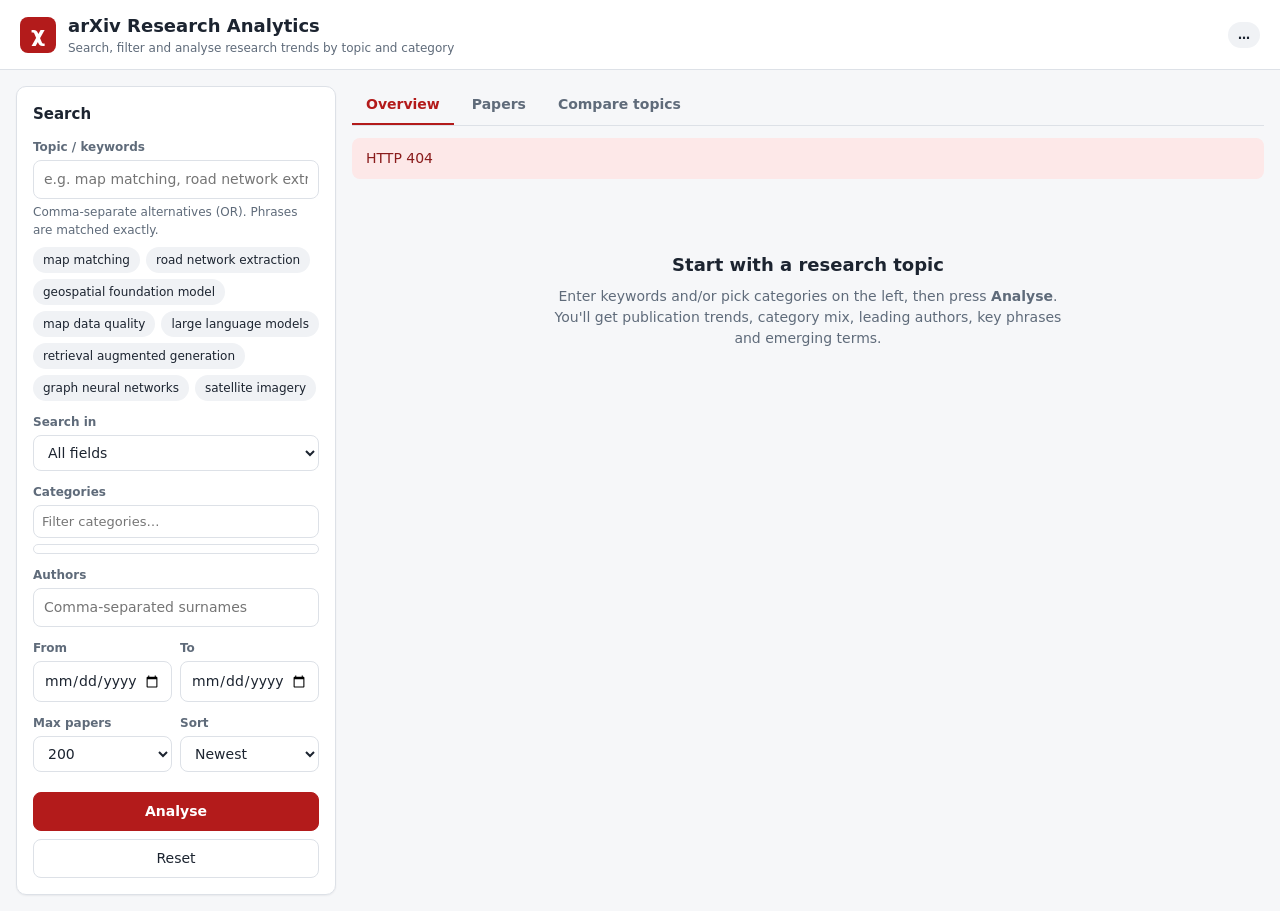
==== arxiv_analytics/static/index.html @ 083dce4a "Add arXiv research analytics tool with web UI, filters and categories - arXiv API client: topic/cate" ====
<!doctype html>
<html lang="en">
<head>
  <meta charset="utf-8">
  <meta name="viewport" content="width=device-width, initial-scale=1">
  <title>arXiv Research Analytics</title>
  <link rel="stylesheet" href="style.css">
</head>
<body>
<header class="topbar">
  <div class="brand">
    <span class="logo" aria-hidden="true">χ</span>
    <div>
      <h1>arXiv Research Analytics</h1>
      <p class="sub">Search, filter and analyse research trends by topic and category</p>
    </div>
  </div>
  <span id="mode-badge" class="badge">…</span>
</header>

<div class="layout">
  <!-- Search panel -->
  <aside class="panel search-panel">
    <form id="search-form" autocomplete="off">
      <h2>Search</h2>

      <label for="topic">Topic / keywords</label>
      <input id="topic" name="topic" placeholder="e.g. map matching, road network extraction">
      <p class="hint">Comma-separate alternatives (OR). Phrases are matched exactly.</p>

      <div class="presets" id="presets" aria-label="Topic presets"></div>

      <label for="field">Search in</label>
      <select id="field" name="field">
        <option value="all">All fields</option>
        <option value="ti">Title</option>
        <option value="abs">Abstract</option>
        <option value="au">Author</option>
        <option value="co">Comments</option>
        <option value="jr">Journal ref</option>
      </select>

      <label>Categories <span class="count" id="cat-count"></span></label>
      <input id="cat-search" placeholder="Filter categories…" class="small">
      <div id="category-picker" class="category-picker"></div>

      <label for="authors">Authors</label>
      <input id="authors" name="authors" placeholder="Comma-separated surnames">

      <div class="row">
        <div><label for="date_from">From</label><input type="date" id="date_from" name="date_from"></div>
        <div><label for="date_to">To</label><input type="date" id="date_to" name="date_to"></div>
      </div>

      <div class="row">
        <div>
          <label for="max_results">Max papers</label>
          <select id="max_results" name="max_results">
            <option>100</option><option selected>200</option><option>500</option>
            <option>1000</option><option>2000</option>
          </select>
        </div>
        <div>
          <label for="sort_by">Sort</label>
          <select id="sort_by" name="sort_by">
            <option value="submittedDate">Newest</option>
            <option value="relevance">Relevance</option>
            <option value="lastUpdatedDate">Last updated</option>
          </select>
        </div>
      </div>

      <p class="hint" id="query-preview"></p>
      <div class="search-actions">
        <button type="submit" class="primary" id="search-btn">Analyse</button>
        <button type="button" class="ghost" id="reset-btn">Reset</button>
      </div>
    </form>
  </aside>

  <main>
    <nav class="tabs" role="tablist">
      <button role="tab" data-tab="overview" class="active">Overview</button>
      <button role="tab" data-tab="papers">Papers</button>
      <button role="tab" data-tab="compare">Compare topics</button>
    </nav>

    <div id="status" class="status" hidden></div>

    <!-- Refine bar (applies to Overview + Papers) -->
    <section id="refine" class="panel refine" hidden>
      <div class="refine-row">
        <input id="f-text" placeholder="Filter within results (title/abstract)…">
        <input id="f-author" placeholder="Author contains…">
        <input id="f-year-from" type="number" placeholder="Year from" min="1991" max="2100">
        <input id="f-year-to" type="number" placeholder="Year to" min="1991" max="2100">
        <label class="toggle"><input type="checkbox" id="f-primary"> Primary category only</label>
        <button class="ghost" id="f-clear" type="button">Clear filters</button>
      </div>
      <div id="f-chips" class="chips" aria-label="Category filters"></div>
    </section>

    <section id="tab-overview" class="tab-panel">
      <div id="empty" class="empty">
        <h2>Start with a research topic</h2>
        <p>Enter keywords and/or pick categories on the left, then press <b>Analyse</b>.
          You'll get publication trends, category mix, leading authors, key phrases and emerging terms.</p>
      </div>
      <div id="overview" hidden>
        <div class="kpis" id="kpis"></div>
        <div class="grid">
          <div class="card wide"><h3>Publications over time</h3><div id="chart-timeline" class="chart"></div></div>
          <div class="card"><h3>Primary categories <small>click to filter</small></h3><div id="chart-primary"></div></div>
          <div class="card"><h3>All categories (incl. cross-lists)</h3><div id="chart-allcats"></div></div>
          <div class="card"><h3>Top authors <small>click to filter</small></h3><div id="chart-authors"></div></div>
          <div class="card"><h3>Key phrases <small>click to filter</small></h3><div id="chart-phrases"></div></div>
          <div class="card"><h3>Keywords</h3><div id="cloud" class="cloud"></div></div>
          <div class="card"><h3>Emerging terms <small>recent vs. earlier half</small></h3><div id="emerging"></div></div>
          <div class="card wide"><h3>Category co-occurrence</h3><div id="chart-pairs"></div></div>
        </div>
      </div>
    </section>

    <section id="tab-papers" class="tab-panel" hidden>
      <div class="toolbar">
        <span id="paper-count"></span>
        <span class="spacer"></span>
        <select id="paper-sort">
          <option value="date-desc">Newest first</option>
          <option value="date-asc">Oldest first</option>
          <option value="title">Title A–Z</option>
          <option value="authors">Most authors</option>
        </select>
        <button class="ghost" id="export-csv" type="button">Export CSV</button>
        <button class="ghost" id="export-json" type="button">Export JSON</button>
      </div>
      <div id="paper-list" class="paper-list"></div>
      <div class="pager"><button class="ghost" id="more-btn" type="button" hidden>Show more</button></div>
    </section>

    <section id="tab-compare" class="tab-panel" hidden>
      <div class="panel">
        <label for="compare-topics">Topics to compare (one per line, 2–6)</label>
        <textarea id="compare-topics" rows="4">graph neural networks
vision transformers
diffusion models</textarea>
        <p class="hint">Uses the categories, dates and max-papers settings from the search panel.
          Live mode makes one arXiv request per topic (rate-limited), so this can take a little while.</p>
        <button class="primary" id="compare-btn" type="button">Compare</button>
      </div>
      <div id="compare-out" hidden>
        <div class="card"><h3>Papers per year</h3><div id="chart-compare" class="chart"></div><div id="compare-legend" class="legend"></div></div>
        <div class="card"><h3>Summary</h3><div id="compare-table"></div></div>
      </div>
    </section>
  </main>
</div>

<script src="app.js"></script>
</body>
</html>
---- arxiv_analytics/static/style.css ----
:root {
  --bg: #f6f7f9;
  --surface: #ffffff;
  --surface-2: #f0f2f5;
  --border: #dde1e7;
  --text: #1c2430;
  --muted: #5f6b7a;
  --accent: #b31b1b;          /* arXiv red */
  --accent-soft: #fbe9e9;
  --series-1: #2f6fdb;
  --series-2: #d9822b;
  --series-3: #1f9e74;
  --series-4: #9b51e0;
  --series-5: #d6456b;
  --series-6: #6b7a8f;
  --bar: #2f6fdb;
  --bar-soft: #dbe6fa;
  --warn-bg: #fff4d6;
  --warn-text: #7a5600;
  --error-bg: #fde8e8;
  --error-text: #8a1c1c;
  --radius: 10px;
  --shadow: 0 1px 2px rgba(16, 24, 40, .06);
  color-scheme: light;
}
@media (prefers-color-scheme: dark) {
  :root:not([data-theme="light"]) {
    --bg: #12161c; --surface: #1a1f27; --surface-2: #232a34; --border: #303945;
    --text: #e6e9ee; --muted: #9aa5b4; --accent: #ef6b6b; --accent-soft: #3a2224;
    --series-1: #6e9ff0; --series-2: #f0a35e; --series-3: #4cc79d; --series-4: #b88af0;
    --series-5: #ee7c99; --series-6: #a0abba;
    --bar: #6e9ff0; --bar-soft: #263650;
    --warn-bg: #3a3017; --warn-text: #f2d48a; --error-bg: #3d1f1f; --error-text: #f4b0b0;
    --shadow: none; color-scheme: dark;
  }
}
:root[data-theme="dark"] {
  --bg: #12161c; --surface: #1a1f27; --surface-2: #232a34; --border: #303945;
  --text: #e6e9ee; --muted: #9aa5b4; --accent: #ef6b6b; --accent-soft: #3a2224;
  --bar: #6e9ff0; --bar-soft: #263650; color-scheme: dark;
}

* { box-sizing: border-box; }
html, body { margin: 0; }
body {
  background: var(--bg); color: var(--text);
  font: 14px/1.5 system-ui, -apple-system, "Segoe UI", Roboto, sans-serif;
}
h1, h2, h3 { margin: 0; font-weight: 600; }
h1 { font-size: 18px; }
h2 { font-size: 15px; margin-bottom: 8px; }
h3 { font-size: 13px; margin-bottom: 10px; color: var(--muted); text-transform: uppercase; letter-spacing: .04em; }
h3 small { text-transform: none; letter-spacing: 0; font-weight: 400; opacity: .8; margin-left: 4px; }
a { color: var(--series-1); }

.topbar {
  display: flex; align-items: center; justify-content: space-between; gap: 12px;
  padding: 12px 20px; background: var(--surface); border-bottom: 1px solid var(--border);
}
.brand { display: flex; align-items: center; gap: 12px; }
.logo {
  width: 36px; height: 36px; border-radius: 8px; display: grid; place-items: center;
  background: var(--accent); color: #fff; font-size: 22px; font-weight: 700;
}
.sub { margin: 0; color: var(--muted); font-size: 12px; }
.badge { padding: 4px 10px; border-radius: 999px; font-size: 12px; font-weight: 600; background: var(--surface-2); }
.badge.live { background: #e3f5ec; color: #11633f; }
.badge.demo { background: var(--warn-bg); color: var(--warn-text); }

.layout { display: grid; grid-template-columns: 320px 1fr; gap: 16px; padding: 16px; align-items: start; }
main { min-width: 0; }
.panel { background: var(--surface); border: 1px solid var(--border); border-radius: var(--radius); padding: 16px; box-shadow: var(--shadow); }
.search-panel { position: sticky; top: 16px; max-height: calc(100vh - 32px); overflow: auto; }

label { display: block; font-size: 12px; font-weight: 600; color: var(--muted); margin: 12px 0 4px; }
input, select, textarea {
  width: 100%; padding: 8px 10px; border: 1px solid var(--border); border-radius: 8px;
  background: var(--surface); color: var(--text); font: inherit;
}
input.small { padding: 6px 8px; font-size: 13px; }
input:focus, select:focus, textarea:focus { outline: 2px solid var(--series-1); outline-offset: -1px; }
.hint { color: var(--muted); font-size: 12px; margin: 4px 0 0; word-break: break-word; }
.row { display: grid; grid-template-columns: minmax(0, 1fr) minmax(0, 1fr); gap: 8px; }
.row input { min-width: 0; }
.count { font-weight: 400; }

button { font: inherit; cursor: pointer; border-radius: 8px; padding: 8px 14px; border: 1px solid var(--border); background: var(--surface); color: var(--text); }
button.primary { background: var(--accent); border-color: var(--accent); color: #fff; font-weight: 600; width: 100%; margin-top: 16px; }
button.primary:disabled { opacity: .6; cursor: progress; }
button.ghost:hover { background: var(--surface-2); }
#reset-btn { width: 100%; margin-top: 8px; }
.search-actions { position: sticky; bottom: -16px; background: var(--surface); padding-bottom: 16px; margin-bottom: -16px; }

.presets { display: flex; flex-wrap: wrap; gap: 6px; margin-top: 8px; }
.presets button { padding: 3px 9px; font-size: 12px; border-radius: 999px; background: var(--surface-2); border-color: transparent; }
.presets button:hover { border-color: var(--border); }

.category-picker { border: 1px solid var(--border); border-radius: 8px; max-height: 260px; overflow: auto; margin-top: 6px; padding: 4px 0; }
.cat-group summary { cursor: pointer; padding: 4px 10px; font-weight: 600; font-size: 13px; display: flex; justify-content: space-between; }
.cat-group summary .group-all { font-weight: 400; color: var(--series-1); font-size: 12px; }
.cat-item { display: flex; gap: 8px; align-items: flex-start; padding: 2px 10px 2px 22px; font-size: 13px; cursor: pointer; font-weight: 400; color: var(--text); margin: 0; }
.cat-item input { width: auto; margin-top: 3px; }
.cat-item code { font-size: 12px; color: var(--muted); }

.tabs { display: flex; gap: 4px; margin-bottom: 12px; border-bottom: 1px solid var(--border); }
.tabs button { border: none; border-bottom: 2px solid transparent; border-radius: 0; background: none; padding: 8px 14px; color: var(--muted); font-weight: 600; }
.tabs button.active { color: var(--accent); border-bottom-color: var(--accent); }

.status { padding: 10px 14px; border-radius: 8px; margin-bottom: 12px; background: var(--surface-2); }
.status.error { background: var(--error-bg); color: var(--error-text); }
.status.warn { background: var(--warn-bg); color: var(--warn-text); }

.refine { margin-bottom: 12px; padding: 12px; }
.refine-row { display: flex; flex-wrap: wrap; gap: 8px; align-items: center; }
.refine-row input[type=text], .refine-row input:not([type]) { flex: 2 1 200px; width: auto; }
.refine-row input[type=number] { flex: 0 1 110px; width: auto; }
.toggle { display: flex; gap: 6px; align-items: center; margin: 0; font-weight: 400; color: var(--text); white-space: nowrap; }
.toggle input { width: auto; }
.chips { display: flex; flex-wrap: wrap; gap: 6px; margin-top: 10px; }
.chip { padding: 3px 10px; font-size: 12px; border-radius: 999px; background: var(--surface-2); border: 1px solid transparent; }
.chip.on { background: var(--accent-soft); border-color: var(--accent); color: var(--accent); font-weight: 600; }
.chip .n { opacity: .7; margin-left: 4px; }

.empty { text-align: center; padding: 60px 20px; color: var(--muted); }
.empty h2 { color: var(--text); font-size: 18px; }
.empty p { max-width: 520px; margin: 8px auto 0; }

.kpis { display: grid; grid-template-columns: repeat(auto-fit, minmax(140px, 1fr)); gap: 12px; margin-bottom: 12px; }
.kpi { background: var(--surface); border: 1px solid var(--border); border-radius: var(--radius); padding: 12px 14px; }
.kpi .v { font-size: 22px; font-weight: 700; font-variant-numeric: tabular-nums; }
.kpi .l { font-size: 12px; color: var(--muted); }

.grid { display: grid; grid-template-columns: repeat(2, minmax(0, 1fr)); gap: 12px; }
.card { background: var(--surface); border: 1px solid var(--border); border-radius: var(--radius); padding: 14px 16px; min-width: 0; box-shadow: var(--shadow); }
.card.wide { grid-column: 1 / -1; }
.chart svg { width: 100%; height: auto; display: block; }
.chart text, .hbars text { fill: var(--muted); font-size: 11px; }
.axis line, .axis path { stroke: var(--border); }
.gridline { stroke: var(--border); stroke-dasharray: 2 3; }
.bar { fill: var(--bar); }
.bar:hover { opacity: .8; }

.hbars { display: flex; flex-direction: column; gap: 4px; }
.hbar { display: grid; grid-template-columns: minmax(90px, 40%) 1fr 44px; gap: 8px; align-items: center; font-size: 13px; padding: 2px 4px; border-radius: 6px; border: none; background: none; text-align: left; width: 100%; color: var(--text); }
.hbar.clickable:hover { background: var(--surface-2); }
.hbar .name { overflow: hidden; text-overflow: ellipsis; white-space: nowrap; }
.hbar .name small { color: var(--muted); }
.hbar .track { display: block; height: 10px; background: var(--bar-soft); border-radius: 5px; overflow: hidden; }
.hbar .fill { display: block; height: 100%; background: var(--bar); border-radius: 5px; }
.hbar .num { text-align: right; font-variant-numeric: tabular-nums; color: var(--muted); }

.cloud { display: flex; flex-wrap: wrap; gap: 4px 10px; align-items: baseline; line-height: 1.3; }
.cloud button { border: none; background: none; padding: 0; color: var(--series-1); }
.cloud button:hover { text-decoration: underline; }

table { width: 100%; border-collapse: collapse; font-size: 13px; }
th, td { text-align: left; padding: 6px 8px; border-bottom: 1px solid var(--border); }
th { color: var(--muted); font-weight: 600; font-size: 12px; }
td.num, th.num { text-align: right; font-variant-numeric: tabular-nums; }
.up { color: var(--series-3); font-weight: 600; }

.toolbar { display: flex; align-items: center; gap: 8px; margin-bottom: 10px; flex-wrap: wrap; }
.toolbar select { width: auto; }
.spacer { flex: 1; }
.paper-list { display: flex; flex-direction: column; gap: 8px; }
.paper { background: var(--surface); border: 1px solid var(--border); border-radius: var(--radius); padding: 12px 16px; }
.paper h4 { margin: 0 0 4px; font-size: 15px; }
.paper .meta { color: var(--muted); font-size: 12px; display: flex; flex-wrap: wrap; gap: 4px 12px; }
.paper .cats { display: flex; flex-wrap: wrap; gap: 4px; margin: 6px 0; }
.paper .cats span { font-size: 11px; padding: 1px 7px; border-radius: 999px; background: var(--surface-2); }
.paper .cats span.primary { background: var(--accent-soft); color: var(--accent); font-weight: 600; }
.paper details summary { cursor: pointer; color: var(--series-1); font-size: 12px; }
.paper details p { margin: 6px 0 0; }
.pager { text-align: center; margin: 12px 0; }

textarea { resize: vertical; font-family: inherit; }
#compare-btn { width: auto; }
#compare-out { display: grid; gap: 12px; margin-top: 12px; }
.legend { display: flex; flex-wrap: wrap; gap: 12px; margin-top: 8px; font-size: 13px; }
.legend span::before { content: ""; display: inline-block; width: 10px; height: 10px; border-radius: 2px; background: var(--c); margin-right: 6px; }

.spinner { display: inline-block; width: 14px; height: 14px; border: 2px solid currentColor; border-right-color: transparent; border-radius: 50%; animation: spin .8s linear infinite; vertical-align: -2px; margin-right: 8px; }
@keyframes spin { to { transform: rotate(360deg); } }

@media (max-width: 900px) {
  .layout { grid-template-columns: 1fr; padding: 12px 16px; }
  .search-panel { position: static; max-height: none; }
  .grid { grid-template-columns: 1fr; }
  .topbar { padding: 12px 16px; }
}
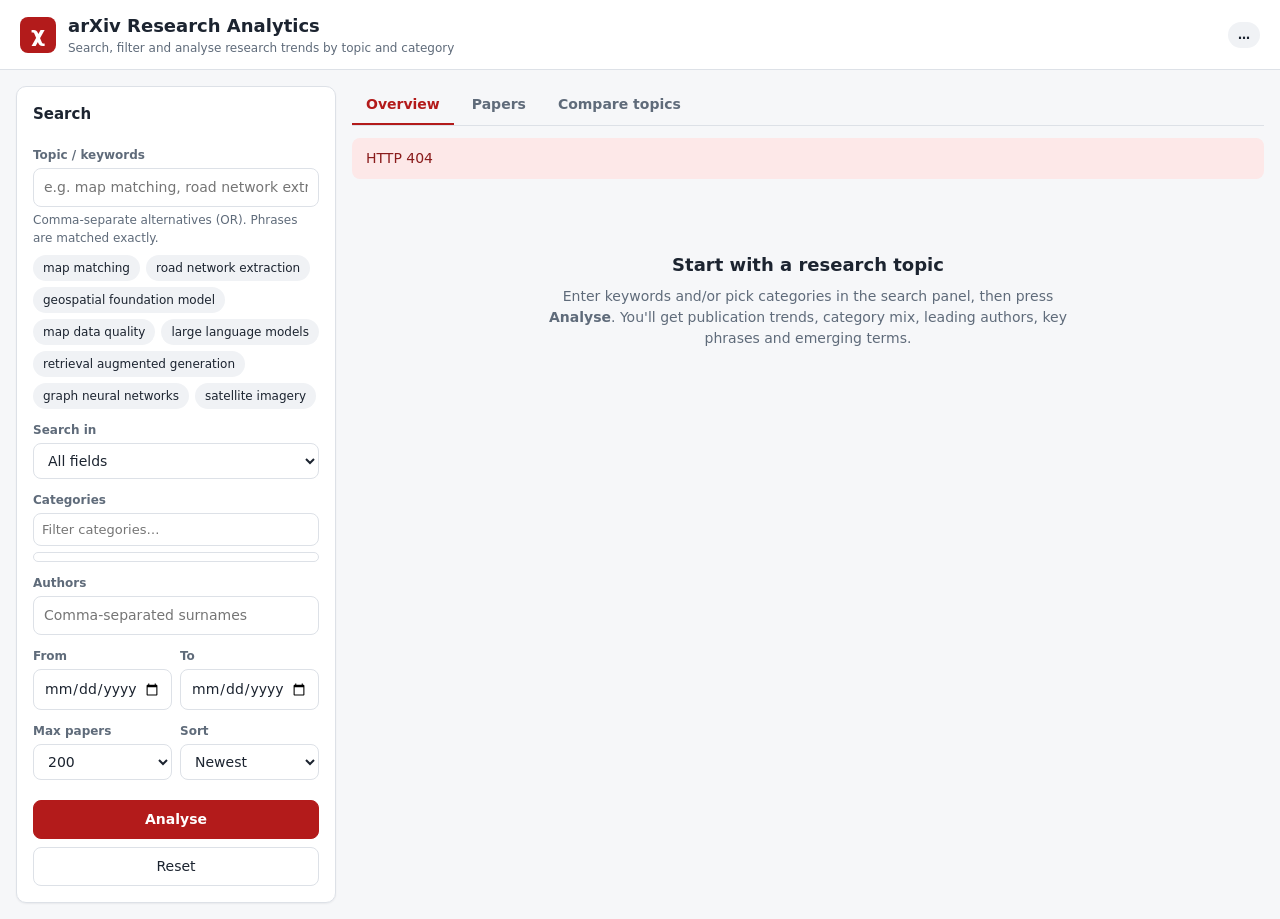
==== commit 25014c73: "Add mobile-first layout: bottom nav, search sheet, responsive charts - Bottom navigation (Overview, " ====
--- a/arxiv_analytics/static/index.html
+++ b/arxiv_analytics/static/index.html
@@ -20,9 +20,12 @@
 
 <div class="layout">
   <!-- Search panel -->
-  <aside class="panel search-panel">
+  <aside class="panel search-panel" id="search-panel" aria-label="Search">
     <form id="search-form" autocomplete="off">
-      <h2>Search</h2>
+      <div class="panel-head">
+        <h2>Search</h2>
+        <button type="button" id="close-search" class="icon-btn mobile-only" aria-label="Close search">✕</button>
+      </div>
 
       <label for="topic">Topic / keywords</label>
       <input id="topic" name="topic" placeholder="e.g. map matching, road network extraction">
@@ -77,19 +80,24 @@
       </div>
     </form>
   </aside>
+  <div id="sheet-backdrop" class="sheet-backdrop" hidden></div>
 
   <main>
     <nav class="tabs" role="tablist">
-      <button role="tab" data-tab="overview" class="active">Overview</button>
-      <button role="tab" data-tab="papers">Papers</button>
-      <button role="tab" data-tab="compare">Compare topics</button>
+      <button role="tab" data-tab="overview" class="active"><svg class="tab-icon" viewBox="0 0 24 24" fill="none" stroke="currentColor" stroke-width="2" stroke-linecap="round" stroke-linejoin="round" aria-hidden="true"><path d="M4 20V10M10 20V4M16 20v-7M22 20H2"/></svg><span>Overview</span></button>
+      <button role="tab" data-tab="papers"><svg class="tab-icon" viewBox="0 0 24 24" fill="none" stroke="currentColor" stroke-width="2" stroke-linecap="round" stroke-linejoin="round" aria-hidden="true"><path d="M6 2h9l5 5v15H6z"/><path d="M14 2v6h6M9 13h8M9 17h6"/></svg><span>Papers</span></button>
+      <button role="tab" data-tab="compare"><svg class="tab-icon" viewBox="0 0 24 24" fill="none" stroke="currentColor" stroke-width="2" stroke-linecap="round" stroke-linejoin="round" aria-hidden="true"><path d="M3 17l5-6 4 3 5-7 4 4"/><path d="M3 21h18"/></svg><span>Compare<span class="desktop-only"> topics</span></span></button>
+      <button type="button" id="tab-search-btn" class="mobile-only" aria-controls="search-panel" aria-expanded="false"><svg class="tab-icon" viewBox="0 0 24 24" fill="none" stroke="currentColor" stroke-width="2" stroke-linecap="round" stroke-linejoin="round" aria-hidden="true"><circle cx="11" cy="11" r="7"/><path d="M20 20l-4-4"/></svg><span>Search</span></button>
     </nav>
 
     <div id="status" class="status" hidden></div>
 
     <!-- Refine bar (applies to Overview + Papers) -->
     <section id="refine" class="panel refine" hidden>
-      <div class="refine-row">
+      <button type="button" id="refine-toggle" class="refine-toggle mobile-only" aria-expanded="false" aria-controls="refine-row">
+        <span>Filters <span id="refine-count" class="count"></span></span><span class="chev" aria-hidden="true">▾</span>
+      </button>
+      <div class="refine-row" id="refine-row">
         <input id="f-text" placeholder="Filter within results (title/abstract)…">
         <input id="f-author" placeholder="Author contains…">
         <input id="f-year-from" type="number" placeholder="Year from" min="1991" max="2100">
@@ -103,8 +111,9 @@
     <section id="tab-overview" class="tab-panel">
       <div id="empty" class="empty">
         <h2>Start with a research topic</h2>
-        <p>Enter keywords and/or pick categories on the left, then press <b>Analyse</b>.
+        <p>Enter keywords and/or pick categories in the search panel, then press <b>Analyse</b>.
           You'll get publication trends, category mix, leading authors, key phrases and emerging terms.</p>
+        <button type="button" class="primary mobile-only" id="empty-search">Start a search</button>
       </div>
       <div id="overview" hidden>
         <div class="kpis" id="kpis"></div>
--- a/arxiv_analytics/static/style.css
+++ b/arxiv_analytics/static/style.css
@@ -41,6 +41,7 @@
 }
 
 * { box-sizing: border-box; }
+[hidden] { display: none !important; }
 html, body { margin: 0; }
 body {
   background: var(--bg); color: var(--text);
@@ -84,7 +85,7 @@
 .row input { min-width: 0; }
 .count { font-weight: 400; }
 
-button { font: inherit; cursor: pointer; border-radius: 8px; padding: 8px 14px; border: 1px solid var(--border); background: var(--surface); color: var(--text); }
+button { -webkit-tap-highlight-color: transparent; touch-action: manipulation; font: inherit; cursor: pointer; border-radius: 8px; padding: 8px 14px; border: 1px solid var(--border); background: var(--surface); color: var(--text); }
 button.primary { background: var(--accent); border-color: var(--accent); color: #fff; font-weight: 600; width: 100%; margin-top: 16px; }
 button.primary:disabled { opacity: .6; cursor: progress; }
 button.ghost:hover { background: var(--surface-2); }
@@ -182,9 +183,111 @@
 .spinner { display: inline-block; width: 14px; height: 14px; border: 2px solid currentColor; border-right-color: transparent; border-radius: 50%; animation: spin .8s linear infinite; vertical-align: -2px; margin-right: 8px; }
 @keyframes spin { to { transform: rotate(360deg); } }
 
+
+/* ---------- Mobile ---------- */
+.mobile-only { display: none; }
+.tab-icon { display: none; }
+.panel-head { display: flex; align-items: center; justify-content: space-between; gap: 8px; }
+.icon-btn { width: 36px; height: 36px; padding: 0; align-items: center; justify-content: center; border-radius: 50%; font-size: 16px; line-height: 1; }
+.refine-toggle { width: 100%; align-items: center; justify-content: space-between; background: none; border: none; padding: 6px 0; font-weight: 600; color: var(--text); }
+.refine-toggle .count { font-weight: 400; color: var(--accent); }
+.refine.open .chev { transform: rotate(180deg); }
+.chev { transition: transform .2s ease; }
+
 @media (max-width: 900px) {
-  .layout { grid-template-columns: 1fr; padding: 12px 16px; }
-  .search-panel { position: static; max-height: none; }
-  .grid { grid-template-columns: 1fr; }
-  .topbar { padding: 12px 16px; }
-}
+  :root { --nav-h: 62px; }
+  body { padding-bottom: calc(var(--nav-h) + env(safe-area-inset-bottom, 0px)); }
+  body.sheet-open { overflow: hidden; }
+  input, select, textarea { font-size: 16px; }   /* stops iOS zooming into fields */
+  .mobile-only { display: inline-flex; }
+  .desktop-only { display: none; }
+
+  .topbar {
+    position: sticky; top: 0; z-index: 30;
+    padding: 10px max(16px, env(safe-area-inset-right, 0px)) 10px max(16px, env(safe-area-inset-left, 0px));
+  }
+  .topbar .sub { display: none; }
+  h1 { font-size: 16px; }
+  .logo { width: 30px; height: 30px; font-size: 18px; }
+  .badge { font-size: 11px; padding: 3px 8px; text-align: right; }
+  .layout { display: block; padding: 12px max(16px, env(safe-area-inset-right, 0px)) 16px max(16px, env(safe-area-inset-left, 0px)); }
+
+  /* Search panel becomes a bottom sheet */
+  .search-panel {
+    position: fixed; left: 0; right: 0; bottom: 0; top: auto; z-index: 60;
+    max-height: 88vh; max-height: 88dvh; overflow: auto; overscroll-behavior: contain;
+    border-radius: 18px 18px 0 0; border-bottom: none;
+    padding: 8px max(16px, env(safe-area-inset-right, 0px)) 0 max(16px, env(safe-area-inset-left, 0px));
+    box-shadow: 0 -10px 30px rgba(10, 14, 20, .25);
+    transform: translateY(105%); visibility: hidden;
+    transition: transform .25s ease, visibility 0s linear .25s;
+  }
+  .sheet-open .search-panel { transform: none; visibility: visible; transition: transform .25s ease; }
+  .search-panel::before { content: ""; display: block; width: 40px; height: 4px; border-radius: 2px; background: var(--border); margin: 0 auto 6px; }
+  .sheet-backdrop { position: fixed; inset: 0; z-index: 55; background: rgba(10, 14, 20, .45); }
+  .search-actions {
+    display: grid; grid-template-columns: 1fr 2fr; gap: 8px;
+    bottom: 0; margin: 12px calc(-1 * max(16px, env(safe-area-inset-left, 0px))) 0;
+    padding: 12px max(16px, env(safe-area-inset-right, 0px)) calc(12px + env(safe-area-inset-bottom, 0px)) max(16px, env(safe-area-inset-left, 0px));
+    border-top: 1px solid var(--border);
+  }
+  .search-actions button.primary { order: 2; margin-top: 0; min-height: 48px; }
+  .search-actions #reset-btn { margin-top: 0; min-height: 48px; }
+  .category-picker { max-height: 240px; }
+  .cat-item { padding-top: 6px; padding-bottom: 6px; }
+  .cat-group summary { padding: 8px 10px; }
+  .presets { flex-wrap: nowrap; overflow-x: auto; scrollbar-width: none; margin-inline: -4px; padding: 0 4px 2px; }
+  .presets button { flex: none; padding: 7px 12px; font-size: 13px; }
+
+  /* Bottom navigation */
+  .tabs {
+    position: fixed; left: 0; right: 0; bottom: 0; z-index: 40; margin: 0; gap: 0;
+    background: var(--surface); border-top: 1px solid var(--border); border-bottom: none;
+    padding: 0 max(4px, env(safe-area-inset-right, 0px)) env(safe-area-inset-bottom, 0px) max(4px, env(safe-area-inset-left, 0px));
+  }
+  .tabs button {
+    flex: 1; flex-direction: column; align-items: center; justify-content: center; gap: 3px;
+    min-height: var(--nav-h); padding: 6px 4px; font-size: 11px;
+    border-bottom: none; border-top: 2px solid transparent; display: flex;
+  }
+  .tabs button.active { border-top-color: var(--accent); }
+  .tabs button[aria-expanded="true"] { color: var(--accent); }
+  .tab-icon { display: block; width: 22px; height: 22px; }
+
+  /* Results */
+  .status { font-size: 13px; padding: 8px 12px; }
+  .refine { padding: 6px 12px 10px; }
+  .refine:not(.open) .refine-row { display: none; }
+  .refine-row { margin-top: 6px; }
+  .refine-row input:not([type]), .refine-row .toggle, .refine-row #f-clear { flex: 1 1 100%; }
+  .refine-row input[type=number] { flex: 1 1 40%; }
+  .chips { flex-wrap: nowrap; overflow-x: auto; scrollbar-width: none; margin: 8px -12px 0; padding: 0 12px 2px; }
+  .chip { flex: none; padding: 7px 12px; font-size: 13px; }
+
+  .kpis { grid-template-columns: repeat(2, minmax(0, 1fr)); gap: 8px; }
+  .kpi { padding: 10px 12px; }
+  .kpi .v { font-size: 19px; }
+  .grid { grid-template-columns: 1fr; gap: 10px; }
+  .card { padding: 12px; }
+  h3 { font-size: 12px; }
+  .hbar { grid-template-columns: minmax(0, 1fr) 30% 36px; min-height: 36px; }
+  .hbar .name small { display: none; }
+  .cloud { gap: 6px 12px; }
+  .cloud button { padding: 3px 0; }
+  #emerging, #compare-table { overflow-x: auto; }
+
+  .toolbar #paper-count { flex: 1 1 100%; font-weight: 600; }
+  .toolbar .spacer { display: none; }
+  .toolbar select, .toolbar button { flex: 1 1 0; min-height: 40px; }
+  .paper { padding: 12px 14px; }
+  .paper h4 { font-size: 15px; line-height: 1.35; }
+  .paper details summary { padding: 6px 0; }
+  .pager button { width: 100%; min-height: 44px; }
+  #compare-btn { width: 100%; min-height: 48px; }
+
+  .empty { padding: 40px 8px; }
+  .empty .primary { width: auto; padding: 12px 24px; margin-top: 20px; }
+}
+@media (prefers-reduced-motion: reduce) {
+  .search-panel, .chev { transition: none !important; }
+}
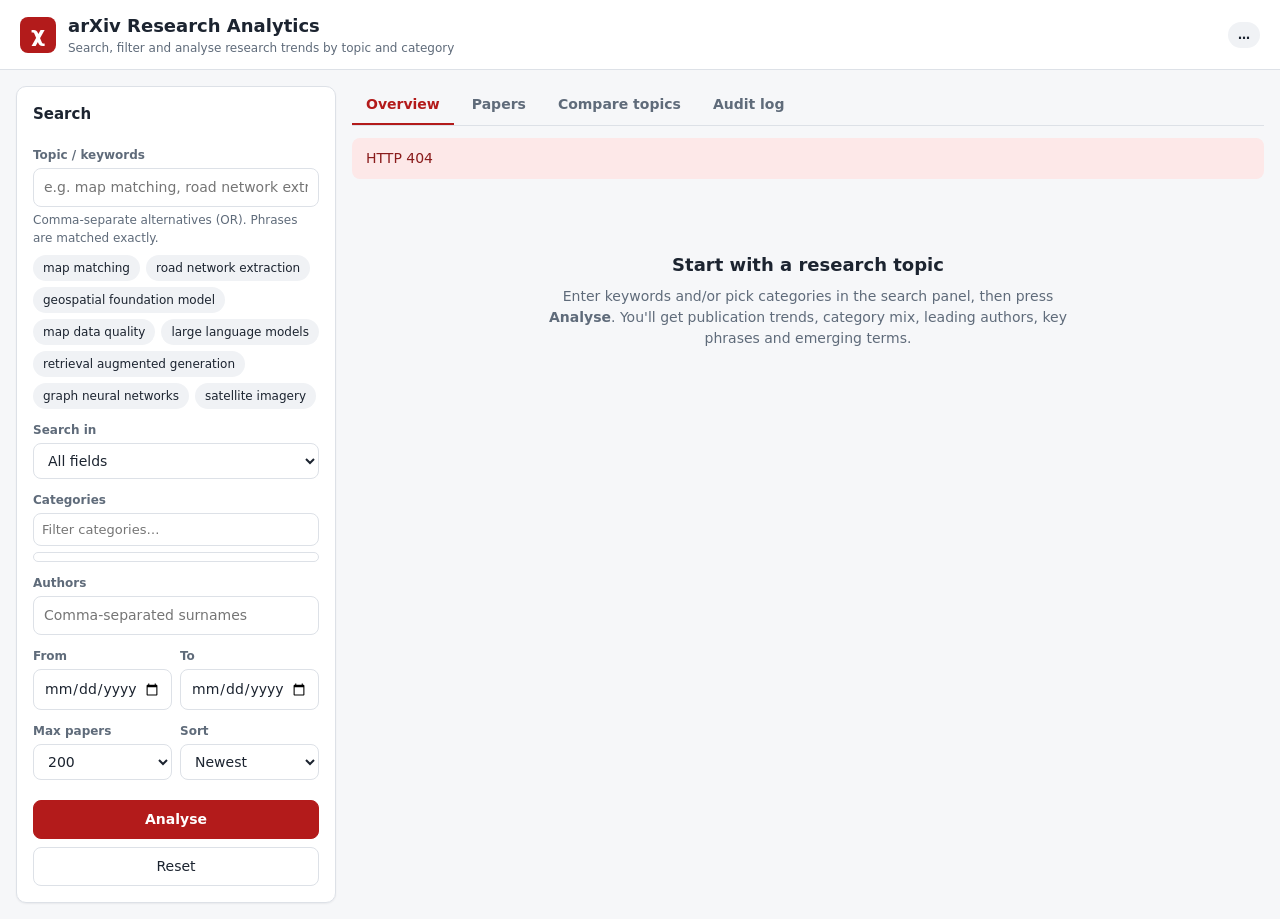
==== commit 5f074e44: "Add audit log panel showing every arXiv query and request Searches and comparisons now return an "au" ====
--- a/arxiv_analytics/static/index.html
+++ b/arxiv_analytics/static/index.html
@@ -87,6 +87,7 @@
       <button role="tab" data-tab="overview" class="active"><svg class="tab-icon" viewBox="0 0 24 24" fill="none" stroke="currentColor" stroke-width="2" stroke-linecap="round" stroke-linejoin="round" aria-hidden="true"><path d="M4 20V10M10 20V4M16 20v-7M22 20H2"/></svg><span>Overview</span></button>
       <button role="tab" data-tab="papers"><svg class="tab-icon" viewBox="0 0 24 24" fill="none" stroke="currentColor" stroke-width="2" stroke-linecap="round" stroke-linejoin="round" aria-hidden="true"><path d="M6 2h9l5 5v15H6z"/><path d="M14 2v6h6M9 13h8M9 17h6"/></svg><span>Papers</span></button>
       <button role="tab" data-tab="compare"><svg class="tab-icon" viewBox="0 0 24 24" fill="none" stroke="currentColor" stroke-width="2" stroke-linecap="round" stroke-linejoin="round" aria-hidden="true"><path d="M3 17l5-6 4 3 5-7 4 4"/><path d="M3 21h18"/></svg><span>Compare<span class="desktop-only"> topics</span></span></button>
+      <button role="tab" data-tab="log"><svg class="tab-icon" viewBox="0 0 24 24" fill="none" stroke="currentColor" stroke-width="2" stroke-linecap="round" stroke-linejoin="round" aria-hidden="true"><path d="M4 6h16M4 12h16M4 18h10"/></svg><span><span class="desktop-only">Audit log</span><span class="mobile-label">Log</span> <span id="log-badge" class="tab-badge" hidden></span></span></button>
       <button type="button" id="tab-search-btn" class="mobile-only" aria-controls="search-panel" aria-expanded="false"><svg class="tab-icon" viewBox="0 0 24 24" fill="none" stroke="currentColor" stroke-width="2" stroke-linecap="round" stroke-linejoin="round" aria-hidden="true"><circle cx="11" cy="11" r="7"/><path d="M20 20l-4-4"/></svg><span>Search</span></button>
     </nav>
 
@@ -162,6 +163,19 @@
         <div class="card"><h3>Summary</h3><div id="compare-table"></div></div>
       </div>
     </section>
+    <section id="tab-log" class="tab-panel" hidden>
+      <div class="toolbar">
+        <span id="log-count">No arXiv requests yet</span>
+        <span class="spacer"></span>
+        <label class="toggle"><input type="checkbox" id="log-errors-only"> Problems only</label>
+        <button class="ghost" id="log-copy" type="button">Copy log</button>
+        <button class="ghost" id="log-clear" type="button">Clear</button>
+      </div>
+      <p class="hint">Every request sent to arXiv for a search or comparison, newest first: the exact query,
+        the request URL, which route it took, the HTTP status and timing. Each entry is also written to the
+        browser console with <code>console.debug</code>.</p>
+      <ol id="log-list" class="log-list"></ol>
+    </section>
   </main>
 </div>
 
--- a/arxiv_analytics/static/style.css
+++ b/arxiv_analytics/static/style.css
@@ -184,6 +184,26 @@
 @keyframes spin { to { transform: rotate(360deg); } }
 
 
+/* ---------- Audit log ---------- */
+.tab-badge { display: inline-block; min-width: 18px; padding: 0 5px; margin-left: 2px; border-radius: 9px; font-size: 11px; line-height: 18px; text-align: center; background: var(--surface-2); color: var(--muted); font-variant-numeric: tabular-nums; }
+.tab-badge.bad { background: var(--error-bg); color: var(--error-text); }
+.mobile-label { display: none; }
+.log-list { list-style: none; margin: 10px 0 0; padding: 0; display: flex; flex-direction: column; gap: 8px; }
+.log-entry { background: var(--surface); border: 1px solid var(--border); border-left: 3px solid var(--series-3); border-radius: var(--radius); padding: 10px 14px; min-width: 0; display: flex; flex-direction: column; gap: 4px; }
+.log-entry.error { border-left-color: var(--error-text); }
+.log-entry.fallback, .log-entry.demo { border-left-color: var(--warn-text); }
+.log-head { display: flex; flex-wrap: wrap; align-items: center; gap: 4px 10px; font-size: 12px; color: var(--muted); }
+.log-src { color: var(--text); font-weight: 600; }
+.log-head time, .log-ms { font-variant-numeric: tabular-nums; }
+.pill { padding: 1px 8px; border-radius: 999px; font-weight: 700; font-size: 11px; text-transform: uppercase; letter-spacing: .04em; background: var(--surface-2); color: var(--series-3); }
+.pill.error { background: var(--error-bg); color: var(--error-text); }
+.pill.fallback, .pill.demo { background: var(--warn-bg); color: var(--warn-text); }
+.log-query { display: block; font: 13px/1.45 ui-monospace, SFMono-Regular, Menlo, Consolas, monospace; background: var(--surface-2); padding: 6px 8px; border-radius: 6px; overflow-wrap: anywhere; }
+.log-meta { font-size: 12px; color: var(--muted); font-variant-numeric: tabular-nums; }
+.log-error { font-size: 13px; color: var(--error-text); overflow-wrap: anywhere; }
+.log-note { font-size: 13px; color: var(--warn-text); }
+.log-url { font: 11px/1.4 ui-monospace, SFMono-Regular, Menlo, Consolas, monospace; overflow-wrap: anywhere; }
+
 /* ---------- Mobile ---------- */
 .mobile-only { display: none; }
 .tab-icon { display: none; }
@@ -253,6 +273,9 @@
   .tabs button.active { border-top-color: var(--accent); }
   .tabs button[aria-expanded="true"] { color: var(--accent); }
   .tab-icon { display: block; width: 22px; height: 22px; }
+  .mobile-label { display: inline; }
+  .tabs .tab-badge { position: absolute; margin: -2px 0 0 -2px; transform: translate(14px, -26px); min-width: 16px; line-height: 16px; font-size: 10px; }
+  .tabs button { position: relative; }
 
   /* Results */
   .status { font-size: 13px; padding: 8px 12px; }
@@ -276,7 +299,7 @@
   .cloud button { padding: 3px 0; }
   #emerging, #compare-table { overflow-x: auto; }
 
-  .toolbar #paper-count { flex: 1 1 100%; font-weight: 600; }
+  .toolbar #paper-count, .toolbar #log-count { flex: 1 1 100%; font-weight: 600; }
   .toolbar .spacer { display: none; }
   .toolbar select, .toolbar button { flex: 1 1 0; min-height: 40px; }
   .paper { padding: 12px 14px; }
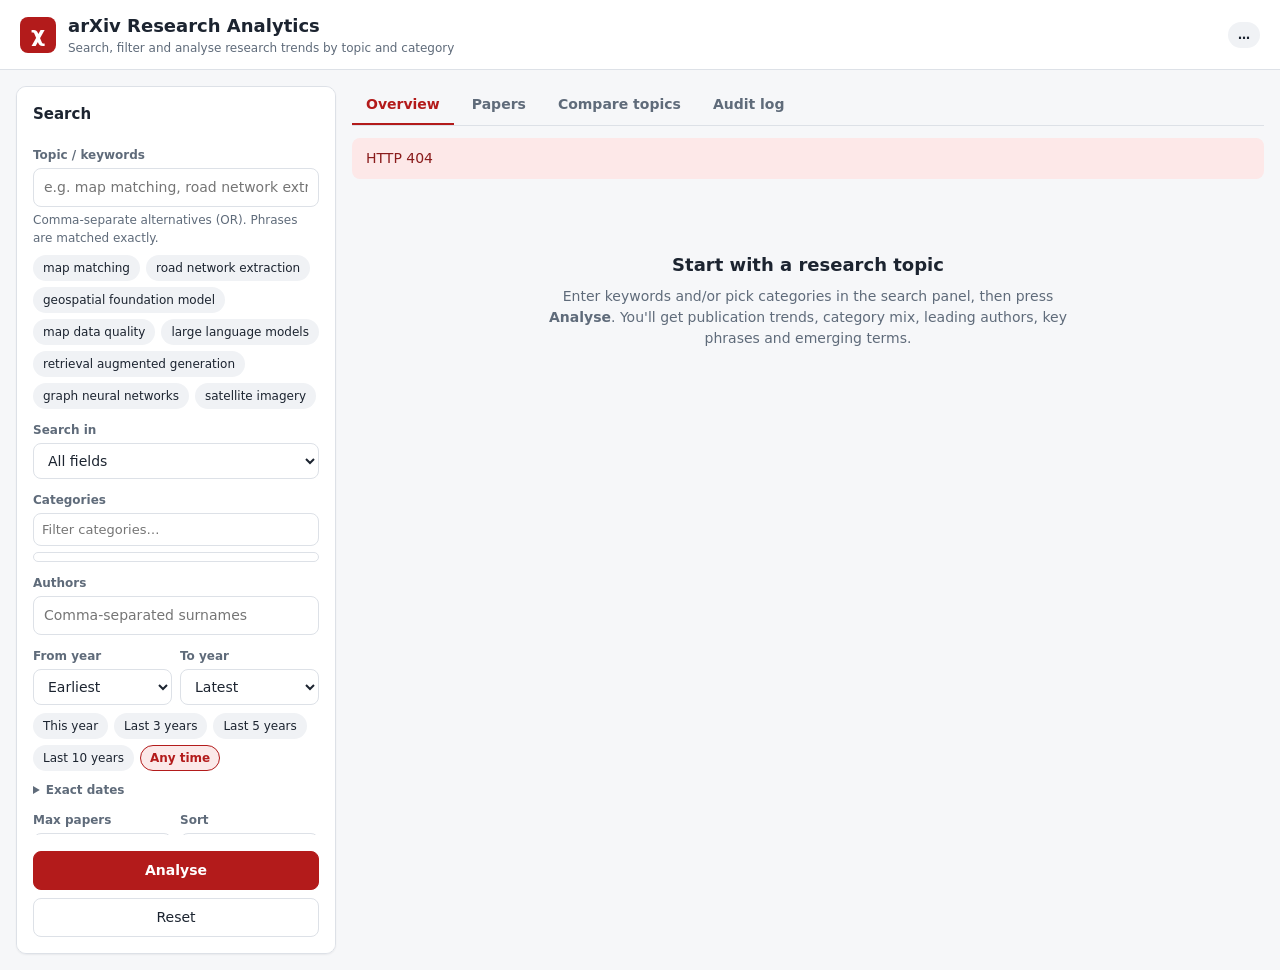
==== commit 083eed49: "Add year range filter to the arXiv search The search panel gets From year / To year selects (1991 to" ====
--- a/arxiv_analytics/static/index.html
+++ b/arxiv_analytics/static/index.html
@@ -51,9 +51,24 @@
       <input id="authors" name="authors" placeholder="Comma-separated surnames">
 
       <div class="row">
-        <div><label for="date_from">From</label><input type="date" id="date_from" name="date_from"></div>
-        <div><label for="date_to">To</label><input type="date" id="date_to" name="date_to"></div>
+        <div><label for="year_from">From year</label><select id="year_from" name="year_from"></select></div>
+        <div><label for="year_to">To year</label><select id="year_to" name="year_to"></select></div>
       </div>
+      <div class="presets year-presets" id="year-presets" aria-label="Year range shortcuts">
+        <button type="button" data-span="1">This year</button>
+        <button type="button" data-span="3">Last 3 years</button>
+        <button type="button" data-span="5">Last 5 years</button>
+        <button type="button" data-span="10">Last 10 years</button>
+        <button type="button" data-span="">Any time</button>
+      </div>
+      <details class="exact-dates" id="exact-dates">
+        <summary>Exact dates</summary>
+        <div class="row">
+          <div><label for="date_from">From</label><input type="date" id="date_from" name="date_from"></div>
+          <div><label for="date_to">To</label><input type="date" id="date_to" name="date_to"></div>
+        </div>
+        <p class="hint">Exact dates override the years above. arXiv filters on the submission date.</p>
+      </details>
 
       <div class="row">
         <div>
--- a/arxiv_analytics/static/style.css
+++ b/arxiv_analytics/static/style.css
@@ -95,6 +95,10 @@
 .presets { display: flex; flex-wrap: wrap; gap: 6px; margin-top: 8px; }
 .presets button { padding: 3px 9px; font-size: 12px; border-radius: 999px; background: var(--surface-2); border-color: transparent; }
 .presets button:hover { border-color: var(--border); }
+.presets button.on { background: var(--accent-soft); border-color: var(--accent); color: var(--accent); font-weight: 600; }
+.exact-dates { margin-top: 10px; }
+.exact-dates summary { cursor: pointer; font-size: 12px; font-weight: 600; color: var(--muted); }
+.exact-dates[open] summary { margin-bottom: 2px; }
 
 .category-picker { border: 1px solid var(--border); border-radius: 8px; max-height: 260px; overflow: auto; margin-top: 6px; padding: 4px 0; }
 .cat-group summary { cursor: pointer; padding: 4px 10px; font-weight: 600; font-size: 13px; display: flex; justify-content: space-between; }
